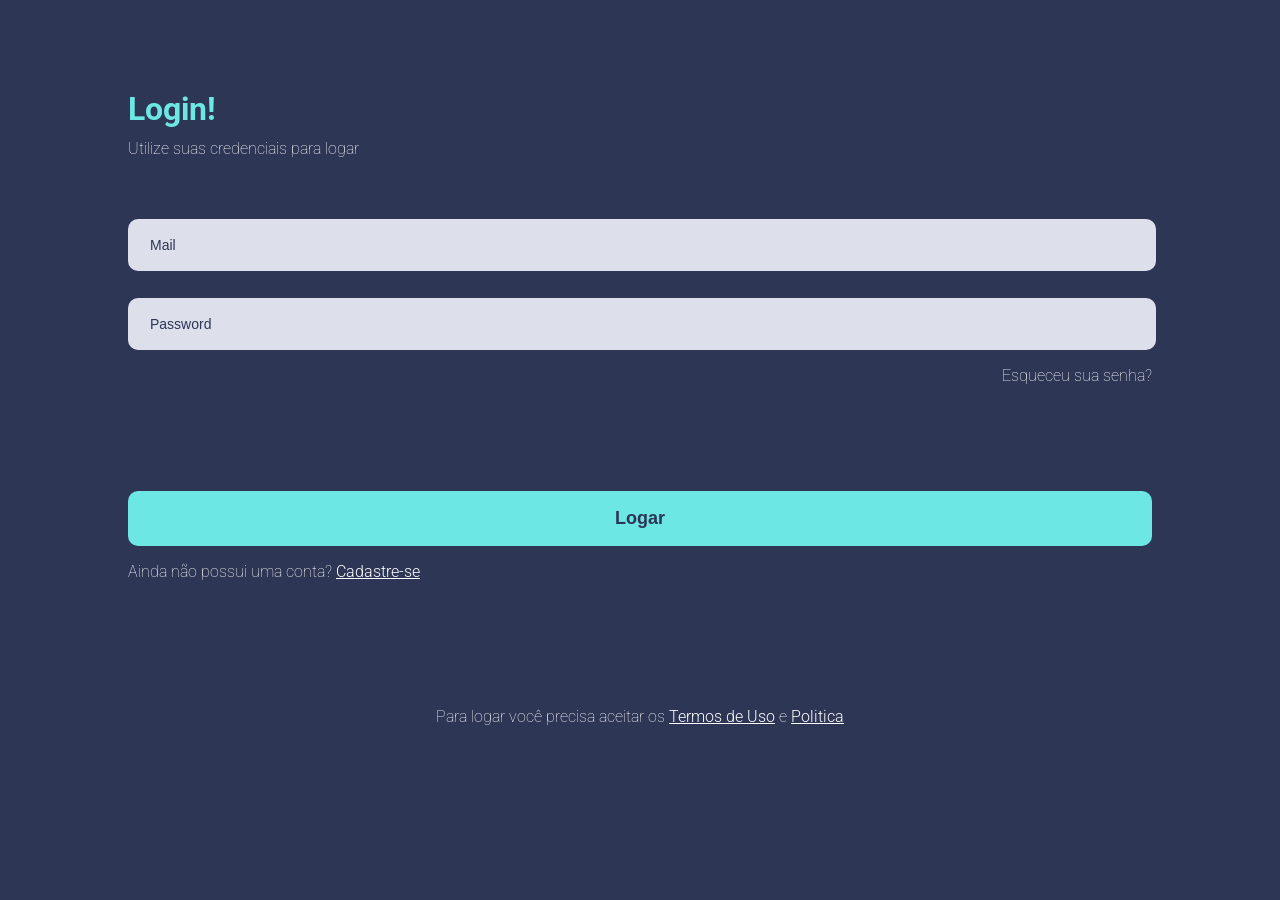
==== login.html @ b474b0f7 "atualizações da ultima aula (New file:Login.html | modifield: index.html, style.css)" ====
<!DOCTYPE html>
<html lang="pt-br">
<head>
    <meta charset="UTF-8">
    <meta name="viewport" content="width=device-width, initial-scale=1.0">
    <link rel="stylesheet" href="style.css">
    <title>Login</title>
</head>
<body class="login-1">
    
 <div align="center">
    <div class="content" align="left">
    
        <h1 class="title-2 " style="margin-top:10vh ;">Login!</h1>
        <p class="text-info-2" style="margin-top:-10px;">Utilize suas credenciais para logar </p>
        
        <form>
        <input type="email" class="input-login top5" placeholder="Mail" required>
        
        <input type="password" class="input-login top3" placeholder="Password" required>
        <p class="text-info-2" style="float:right;">Esqueceu sua senha?</p>

        <button class="btn-login" style="margin-top: 10vh;">Logar</button>
        </form>
        <p class="text-info-2">Ainda não possui uma conta? <a href="#">Cadastre-se</a></p>
        
         <div align="center">   
        <p class="text-info-2" style="margin-top: 14vh;">Para logar você precisa aceitar os <a href="#">Termos de Uso</a> e <a href="#">Politica</a></p>   
        </div>
    </div>   
</div>

</body>
</html>
---- style.css ----
/* O css funciona atravez de classes e elementos, 
então se eu quero mudar o estilo de algo 
eu preciso referenciar o nome do elemento ou sua classe */
/* GERALMENTE NO BODY PADRONIZAMOS MARGENS E ESPAÇAMENTOS  */

@import url('https://fonts.googleapis.com/css2?family=Roboto:ital,wght@0,100..900;1,100..900&display=swap');

body {
    margin: 0px;
    padding: 0px;
    font-family: "Roboto", sans-serif;
}
.back-primario {
    background-color:#6ce7e3;
}
.back-secundario {
    background-color:#2e3656;
}
.animal-intro {
    width: 100%;
    position: absolute;
    left: -32px;
    bottom: 0px;
}

.content{
    width: 80%;
}

/* CLASSES DE ESTILIZAÇÃO DE TEXTOS */
/* TITULO COM COR PRIMÁRIA */
.title-1{
    color: #2d3555;


}
/* TEXTOS DE APOIO COM COR PRIMÁRIA */
.text-info{
    color:#2d3555;
}

/* CLASSES PARA BOTÕES */
.btn-primary{
    background-color: #2d3555;
    border: none;
    width: 100%;
    height: 55px;
    color: #fff;
    font-size: 18px;
    font-weight: 700;
    border-radius: 10px;


}



/* CLASSES DE PADRÕES DE MARGENS */
.top1{
    margin-top: 1vh;
}
.top2{
    margin-top: 2vh;
}
.top3{
    margin-top: 3vh;
}
.top4{
    margin-top: 4vh;
}
.top5{
    margin-top: 5vh;
}
.top6{
    margin-top: 6vh;
}
.top7{
    margin-top: 7vh;
}
.top8{
    margin-top: 8vh;
}



/* LOGIN */

.login-1{
    background-color: #2E3656;

}
.title-2{
    color: #6CE7E3;
    
    
}
.text-info-2{
    color: #fff;
    font-weight: 100;
    
   
}
.btn-login{
    background-color: #6CE7E3;
    border: none;
    width: 100%;
    height: 55px;
    color: #2d3555;
    font-size: 18px;
    font-weight: 700;
    border-radius: 10px;
    
}
.input-login{
    border: none;
    width: 100%;
    height: 50px;
    border-radius: 10px;
    background-color: #DDDFEB;
    color: #2E3656;
    font-size: 14px;
    font-weight: 100;
    

}
.input-login::placeholder {
    color: #2E3656;
    padding-left:20px;
    
  }

  a{
    color: #fff;
    font-weight: 300;
  }
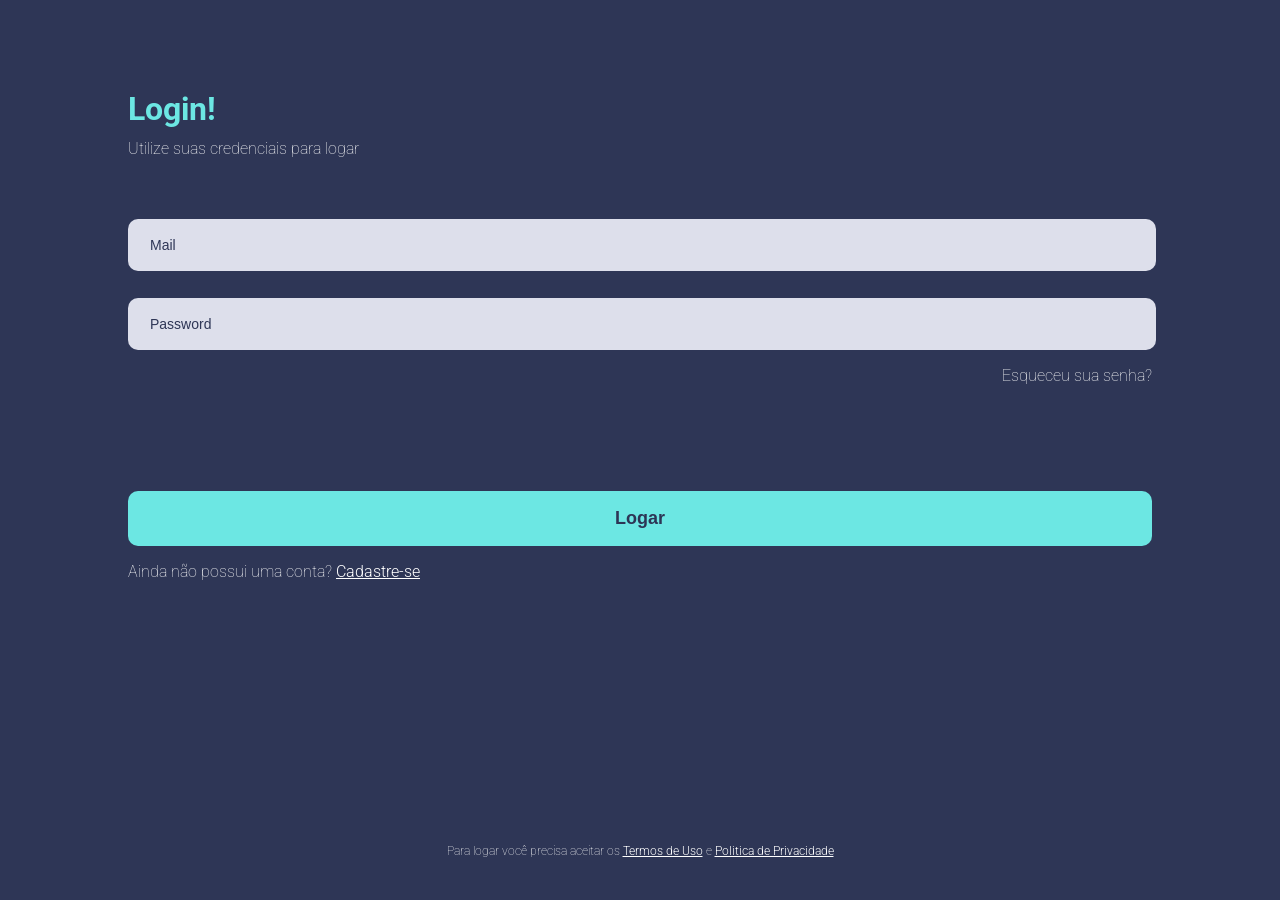
==== commit d59945a3: "atualização do style.css tela de Login" ====
--- a/login.html
+++ b/login.html
@@ -24,10 +24,11 @@
         </form>
         <p class="text-info-2">Ainda não possui uma conta? <a href="#">Cadastre-se</a></p>
         
-         <div align="center">   
-        <p class="text-info-2" style="margin-top: 14vh;">Para logar você precisa aceitar os <a href="#">Termos de Uso</a> e <a href="#">Politica</a></p>   
-        </div>
-    </div>   
+        
+    </div>  
+    <div align="center" class="footer-info">   
+        <p class="text-info-2" style="font-size: 12px !important;width: 60%;">Para logar você precisa aceitar os <a href="#">Termos de Uso</a> e <a href="#">Politica de Privacidade</a></p>   
+    </div> 
 </div>
 
 </body>
--- a/style.css
+++ b/style.css
@@ -132,4 +132,11 @@
   a{
     color: #fff;
     font-weight: 300;
-  }+  }
+
+  .footer-info{
+    position: fixed;
+    width: 100%;
+    bottom: 30px;
+    
+}
